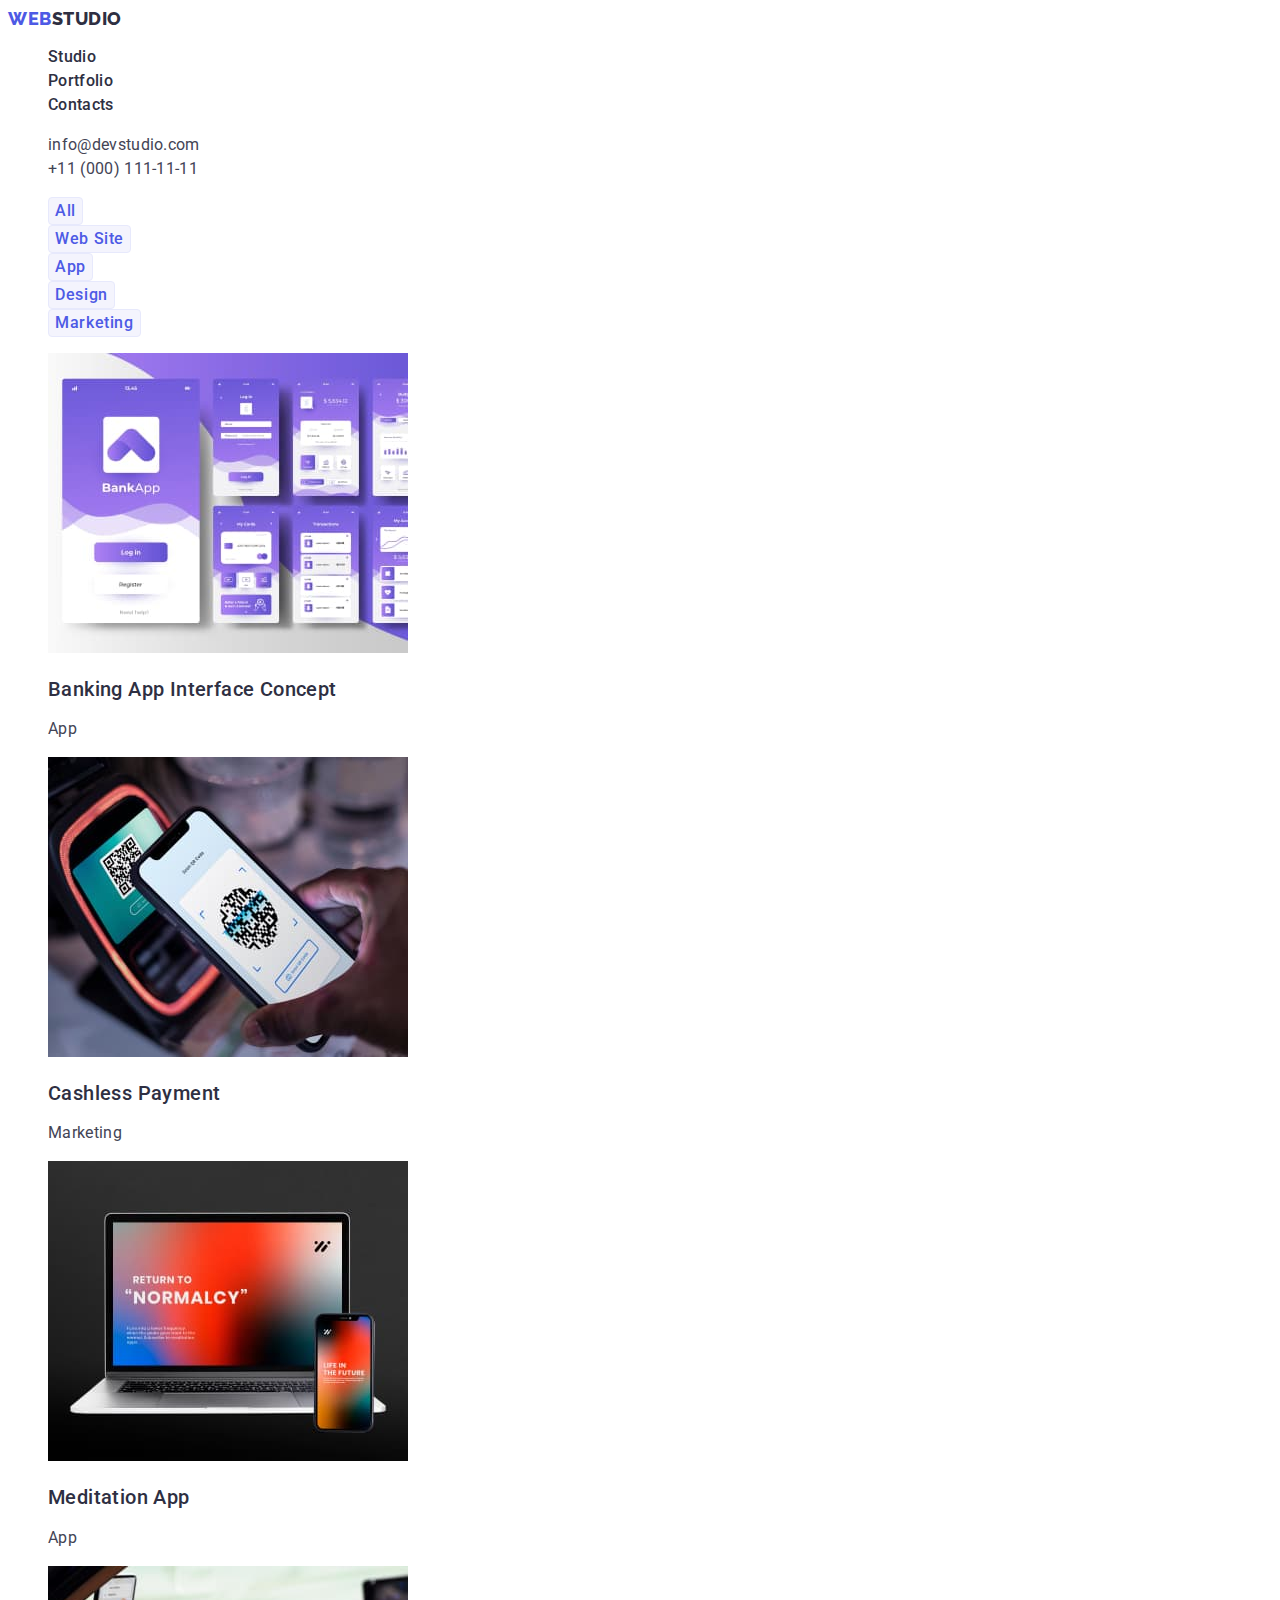
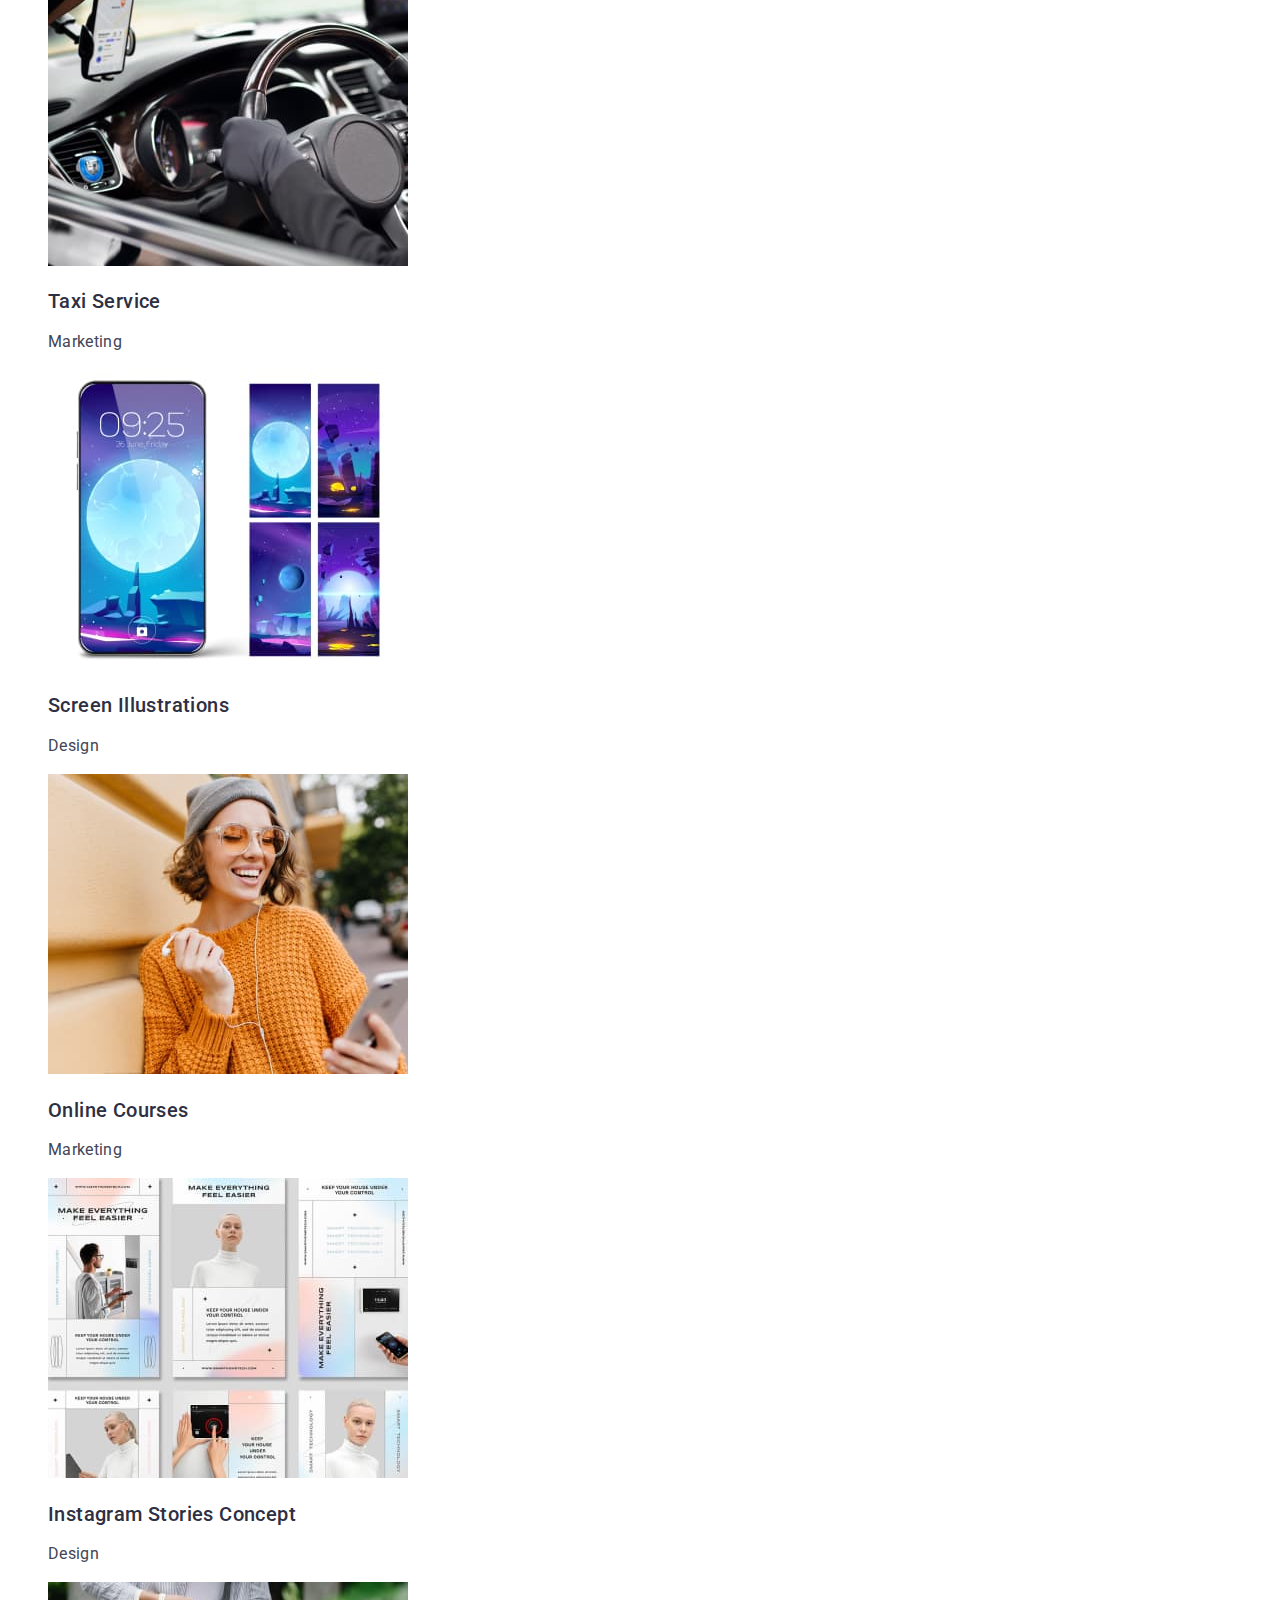
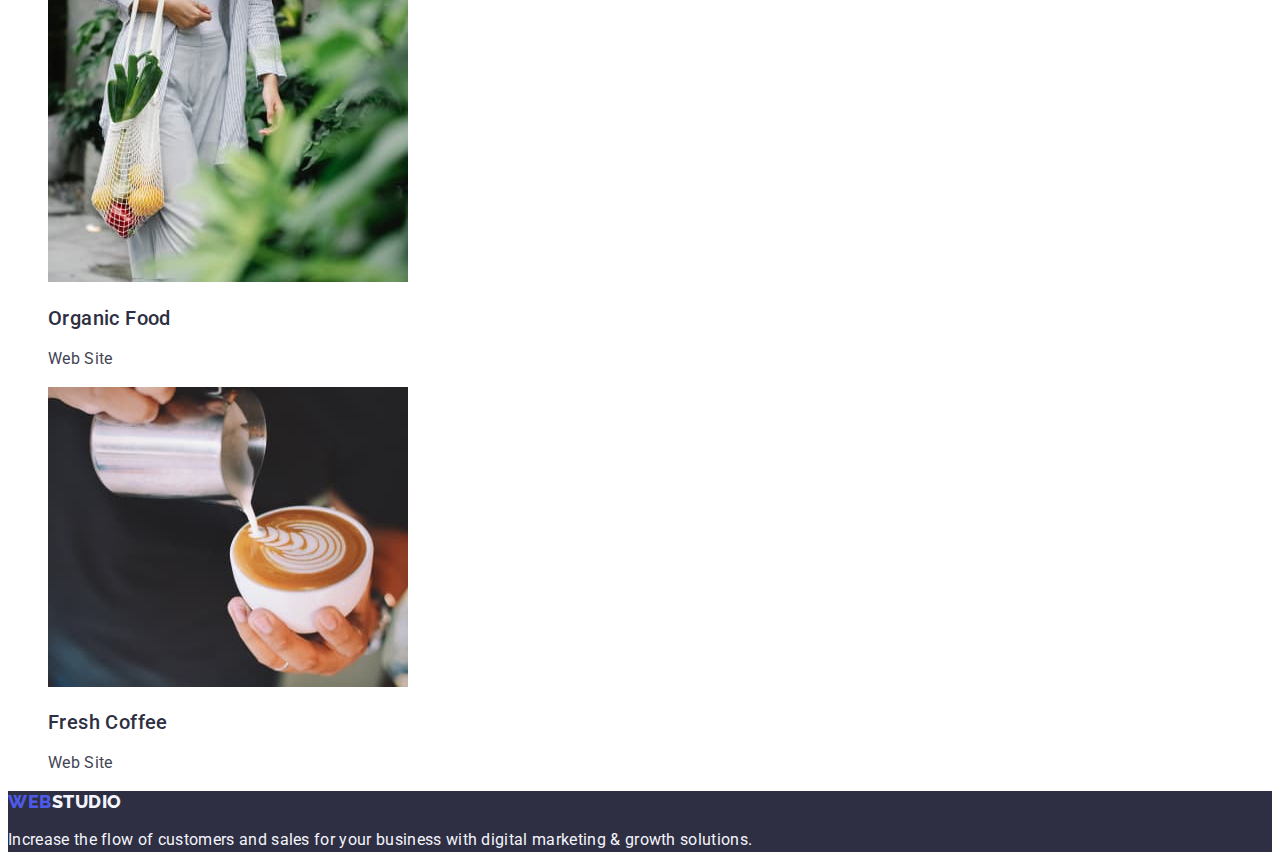
==== portfolio.html @ 9d4e34a5 "Initial commit" ====
<!DOCTYPE html>
<html lang="en">
  <head>
    <meta charset="UTF-8" />
    <meta http-equiv="X-UA-Compatible" content="IE=edge" />
    <meta name="viewport" content="width=device-width, initial-scale=1.0" />
    <title>Portfolio</title>
    <link rel="preconnect" href="https://fonts.googleapis.com" />
    <link rel="preconnect" href="https://fonts.gstatic.com" crossorigin />
    <link
      href="https://fonts.googleapis.com/css2?family=Raleway:wght@800&family=Roboto:wght@400;500;700;900&display=swap"
      rel="stylesheet"
    />
    <link rel="stylesheet" href="./css/styles.css" />
  </head>
  <body>
    <!-- Header -->
    <header>
      <nav>
        <a href="./index.html" class="logo link"
          >Web<span class="logo-black">Studio</span></a
        >
        <ul class="list">
          <li>
            <a href="./index.html" class="nav-item link">Studio</a>
          </li>
          <li>
            <a href="./portfolio.html" class="nav-item link">Portfolio</a>
          </li>
          <li><a href="" class="nav-item link">Contacts</a></li>
        </ul>
      </nav>

      <address class="contact">
        <ul class="list">
          <li class="contact-item">
            <a href="mailto:info@devstudio.com" class="contact link"
              >info@devstudio.com</a
            >
          </li>
          <li class="contact-item">
            <a href="tel:+110001111111" class="contact link"
              >+11 (000) 111-11-11</a
            >
          </li>
        </ul>
      </address>
    </header>

    <main>
      <section>
        <h1 hidden class="visually-hidden">Projects</h1>

        <ul class="list">
          <li><button type="button" class="button">All</button></li>
          <li><button type="button" class="button">Web Site</button></li>
          <li><button type="button" class="button">App</button></li>
          <li><button type="button" class="button">Design</button></li>
          <li><button type="button" class="button">Marketing</button></li>
        </ul>

        <!-- Projects -->
        <ul class="list">
          <li>
            <a class="link">
              <img
                src="./images/banking.jpg"
                alt="App Interface"
                width="360"
                height="300"
              />
              <h2 class="project-title">Banking App Interface Concept</h2>
              <p class="project-text">App</p>
            </a>
          </li>
          <li>
            <a class="link">
              <img
                src="./images/payment.jpg"
                alt="Phone and terminal"
                width="360"
                height="300"
              />
              <h2 class="project-title">Cashless Payment</h2>
              <p class="project-text">Marketing</p>
            </a>
          </li>
          <li>
            <a class="link">
              <img
                src="./images/meditation.jpg"
                alt="Notebook"
                width="360"
                height="300"
              />
              <h2 class="project-title">Meditation App</h2>
              <p class="project-text">App</p>
            </a>
          </li>
          <li>
            <a class="link">
              <img
                src="./images/taxi-service.jpg"
                alt="Car interior"
                width="360"
                height="300"
              />
              <h2 class="project-title">Taxi Service</h2>
              <p class="project-text">Marketing</p>
            </a>
          </li>
          <li>
            <a class="link">
              <img
                src="./images/illustrations.jpg"
                alt="Illustrations on smartphone"
                width="360"
                height="300"
              />
              <h2 class="project-title">Screen Illustrations</h2>
              <p class="project-text">Design</p>
            </a>
          </li>
          <li>
            <a class="link">
              <img
                src="./images/courses.jpg"
                alt="A woman with phone"
                width="360"
                height="300"
              />
              <h2 class="project-title">Online Courses</h2>
              <p class="project-text">Marketing</p>
            </a>
          </li>
          <li>
            <a class="link">
              <img
                src="./images/stories-concept.jpg"
                alt="Stories design example"
                width="360"
                height="300"
              />
              <h2 class="project-title">Instagram Stories Concept</h2>
              <p class="project-text">Design</p>
            </a>
          </li>
          <li>
            <a class="link">
              <img
                src="./images/food.jpg"
                alt="Woman with vegetables"
                width="360"
                height="300"
              />
              <h2 class="project-title">Organic Food</h2>
              <p class="project-text">Web Site</p>
            </a>
          </li>
          <li>
            <a class="link">
              <img
                src="./images/coffee.jpg"
                alt="Latte art"
                width="360"
                height="300"
              />
              <h2 class="project-title">Fresh Coffee</h2>
              <p class="project-text">Web Site</p>
            </a>
          </li>
        </ul>
      </section>
    </main>

    <!-- Footer -->
    <footer class="footer">
      <a href="./index.html" class="logo link"
        >Web<span class="logo-white">Studio</span></a
      >
      <p class="footer-text">
        Increase the flow of customers and sales for your business with digital
        marketing & growth solutions.
      </p>
    </footer>
  </body>
</html>
---- css/styles.css ----
:root {
  --text-color: #434455;
  --title-color: #2e2f42;
  --dark-background: #2e2f42;
  --borders-color: #e7e9fc;
  --middle-background: #f4f4fd;
  --accent-color: #4d5ae5;
  --button-hover: #404bbf;
  --white-color: #ffffff;
}

/*! Main */

body {
  font-family: "Roboto", sans-serif;
  font-size: 16px;
  line-height: 1.5;
  letter-spacing: 0.02em;
  color: var(--text-color);
  background-color: var(--white-color);
}

.list {
  list-style: none;
}

.link {
  text-decoration: none;
}

/* Header */

.logo {
  font-family: "Raleway", sans-serif;
  font-weight: 800;
  font-size: 18px;
  line-height: 1.17;
  display: flex;
  align-items: center;
  letter-spacing: 0.03em;
  text-transform: uppercase;
  color: var(--accent-color);
}
.logo-black {
  color: var(--title-color);
}
.logo-white {
  color: var(--middle-background);
}
.nav-item {
  font-family: inherit;
  font-style: normal;
  font-weight: 500;
  font-size: 16px;
  line-height: 1.5;
  letter-spacing: 0.02em;
  color: var(--title-color);
}
.nav-item.active {
  color: var(--button-hover);
}

.nav-item:hover,
.nav-item:focus {
  color: var(--button-hover);
}

.contact {
  font-family: inherit;
  font-style: normal;
  font-size: 16px;
  line-height: 1.5;
  letter-spacing: 0.02em;
  color: var(--text-color);
}

.contact:hover,
.contact:focus {
  color: var(--button-hover);
}

/* Hero */

.hero-title {
  text-align: center;
  letter-spacing: 0.02em;
  font-size: 56px;
  line-height: 1.07;
  color: var(--white-color);
}

.hero-button {
  font-family: inherit;
  font-weight: 500;
  font-size: 16px;
  line-height: 1.5;
  display: flex;
  align-items: center;
  letter-spacing: 0.04em;
  color: var(--white-color);
  background: var(--accent-color);
  box-shadow: 0px 4px 4px rgba(0, 0, 0, 0.15);
  border-radius: 4px;
  cursor: pointer;
}

.hero-button:hover,
.hero-button:focus {
  background-color: var(--button-hover);
}
.hero {
  background-color: var(--dark-background);
}

/* Section Advantages */

.visually-hidden {
  position: absolute;
  white-space: nowrap;
  width: 1px;
  height: 1px;
  overflow: hidden;
  border: 0;
  padding: 0;
  clip: rect(0 0 0 0);
  clip-path: inset(50%);
  margin: -1px;
}
.advant-undertitle {
  letter-spacing: 0.02em;
  font-weight: 500;
  font-size: 20px;
  line-height: 1.2;
  color: var(--title-color);
}

/* Section WhatAreWeDoing, 
Section Team*/

.section-title {
  letter-spacing: 0.02em;
  font-size: 36px;
  line-height: 1.11;
  text-align: center;
  text-transform: capitalize;
  color: var(--title-color);
}

.team-undertitle {
  letter-spacing: 0.02em;
  font-weight: 500;
  font-size: 20px;
  line-height: 1.2;
  text-align: center;
  color: var(--title-color);
}

.team-text {
  text-align: center;
  color: var(--text-color);
}

.team-section {
  background-color: var(--middle-background);
}

.team-card {
  width: 264px;
  height: 380px;

  background: var(--white-color);
  box-shadow: 0px 1px 6px rgba(46, 47, 66, 0.08),
    0px 1px 1px rgba(46, 47, 66, 0.16), 0px 2px 1px rgba(46, 47, 66, 0.08);
  border-radius: 0px 0px 4px 4px;
}

/* Footer */

.footer-text {
  color: var(--middle-background);
}

.footer {
  background-color: var(--dark-background);
}

/*! Portfolio page */

.button {
  font-family: inherit;
  font-weight: 500;
  font-size: 16px;
  line-height: 1.5;
  display: flex;
  align-items: center;
  text-align: center;
  letter-spacing: 0.04em;
  color: var(--accent-color);
  background: var(--middle-background);
  border: 1px solid var(--borders-color);
  border-radius: 4px;
  cursor: pointer;
}

.button.active {
  color: var(--white-color);
  background: var(--button-hover);
  box-shadow: 0px 3px 1px rgba(0, 0, 0, 0.1), 0px 2px 1px rgba(0, 0, 0, 0.08),
    0px 2px 2px rgba(0, 0, 0, 0.12);
  border-radius: 4px;
  cursor: pointer;
}

.button:hover,
.button:focus {
  color: var(--white-color);
  background-color: var(--button-hover);
}

/* Projects */

.project-title {
  letter-spacing: 0.02em;
  font-weight: 500;
  font-size: 20px;
  line-height: 1.2;
  color: var(--title-color);
}
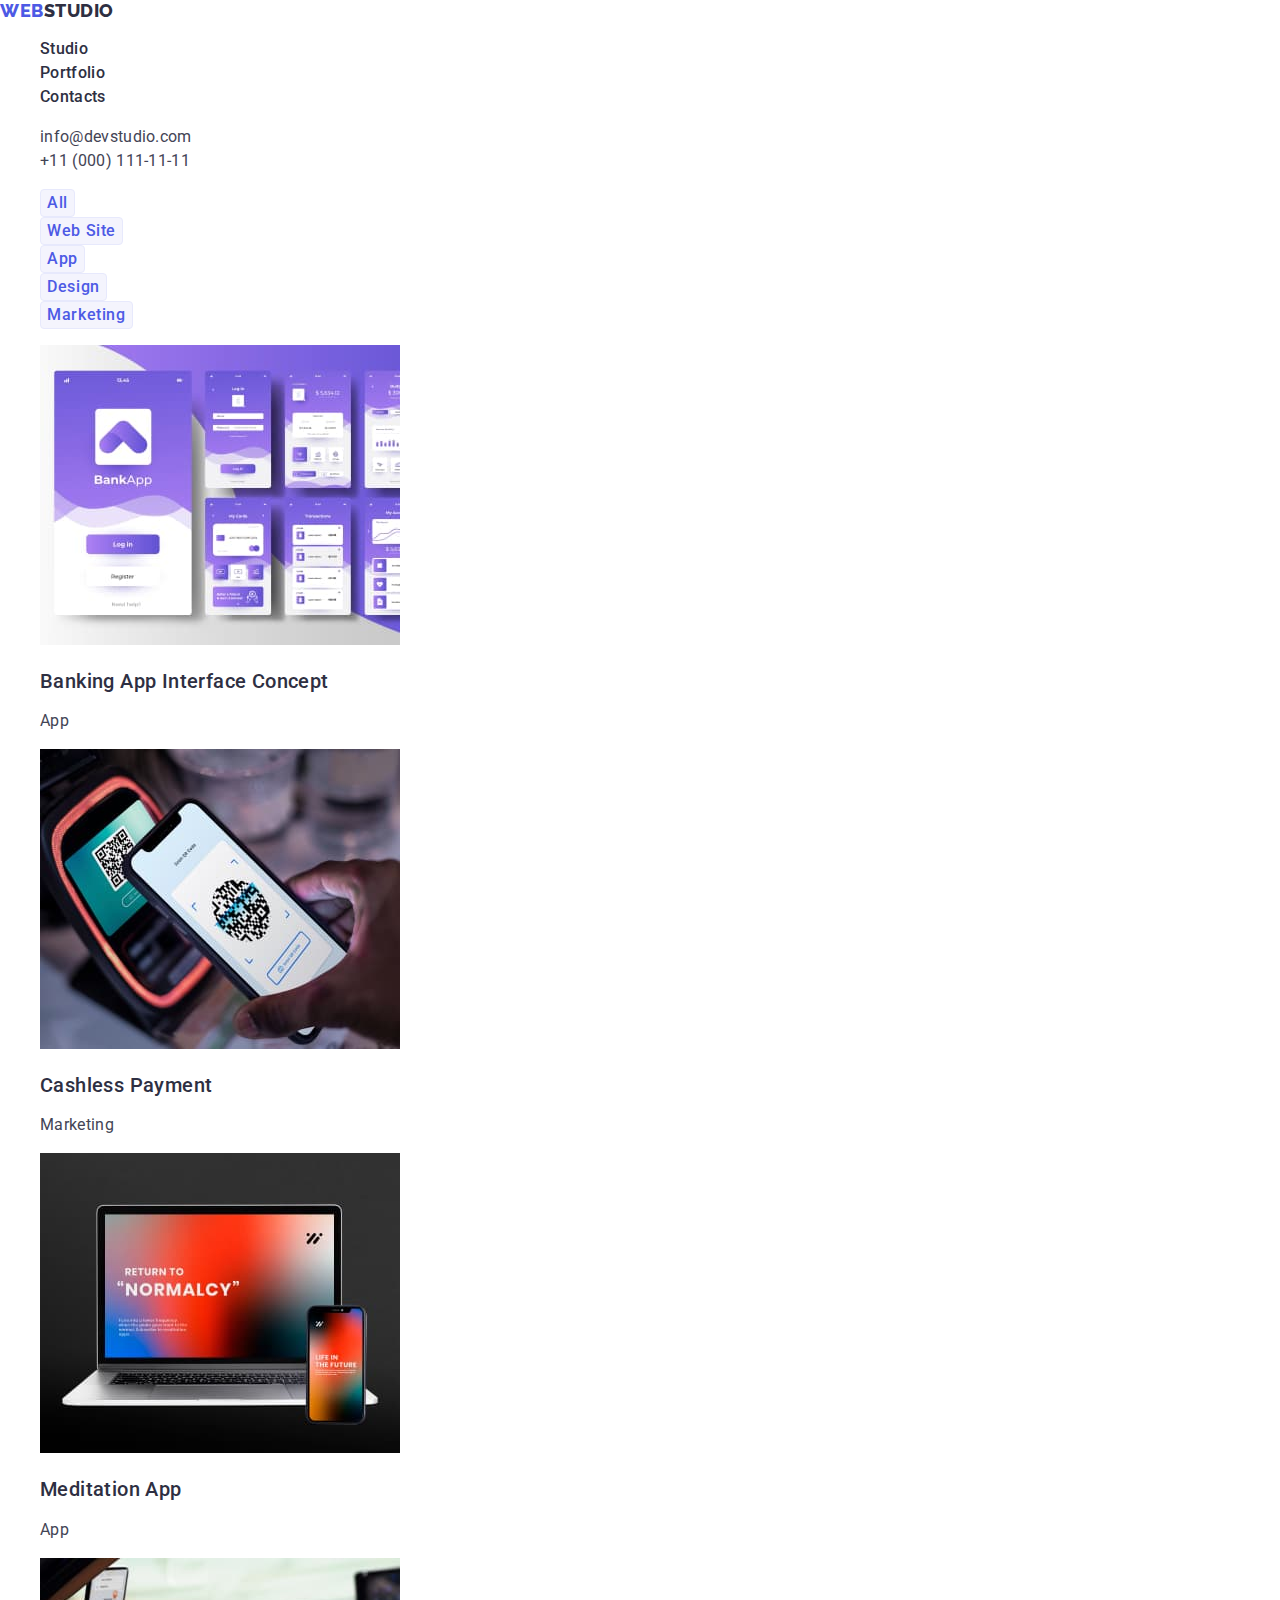
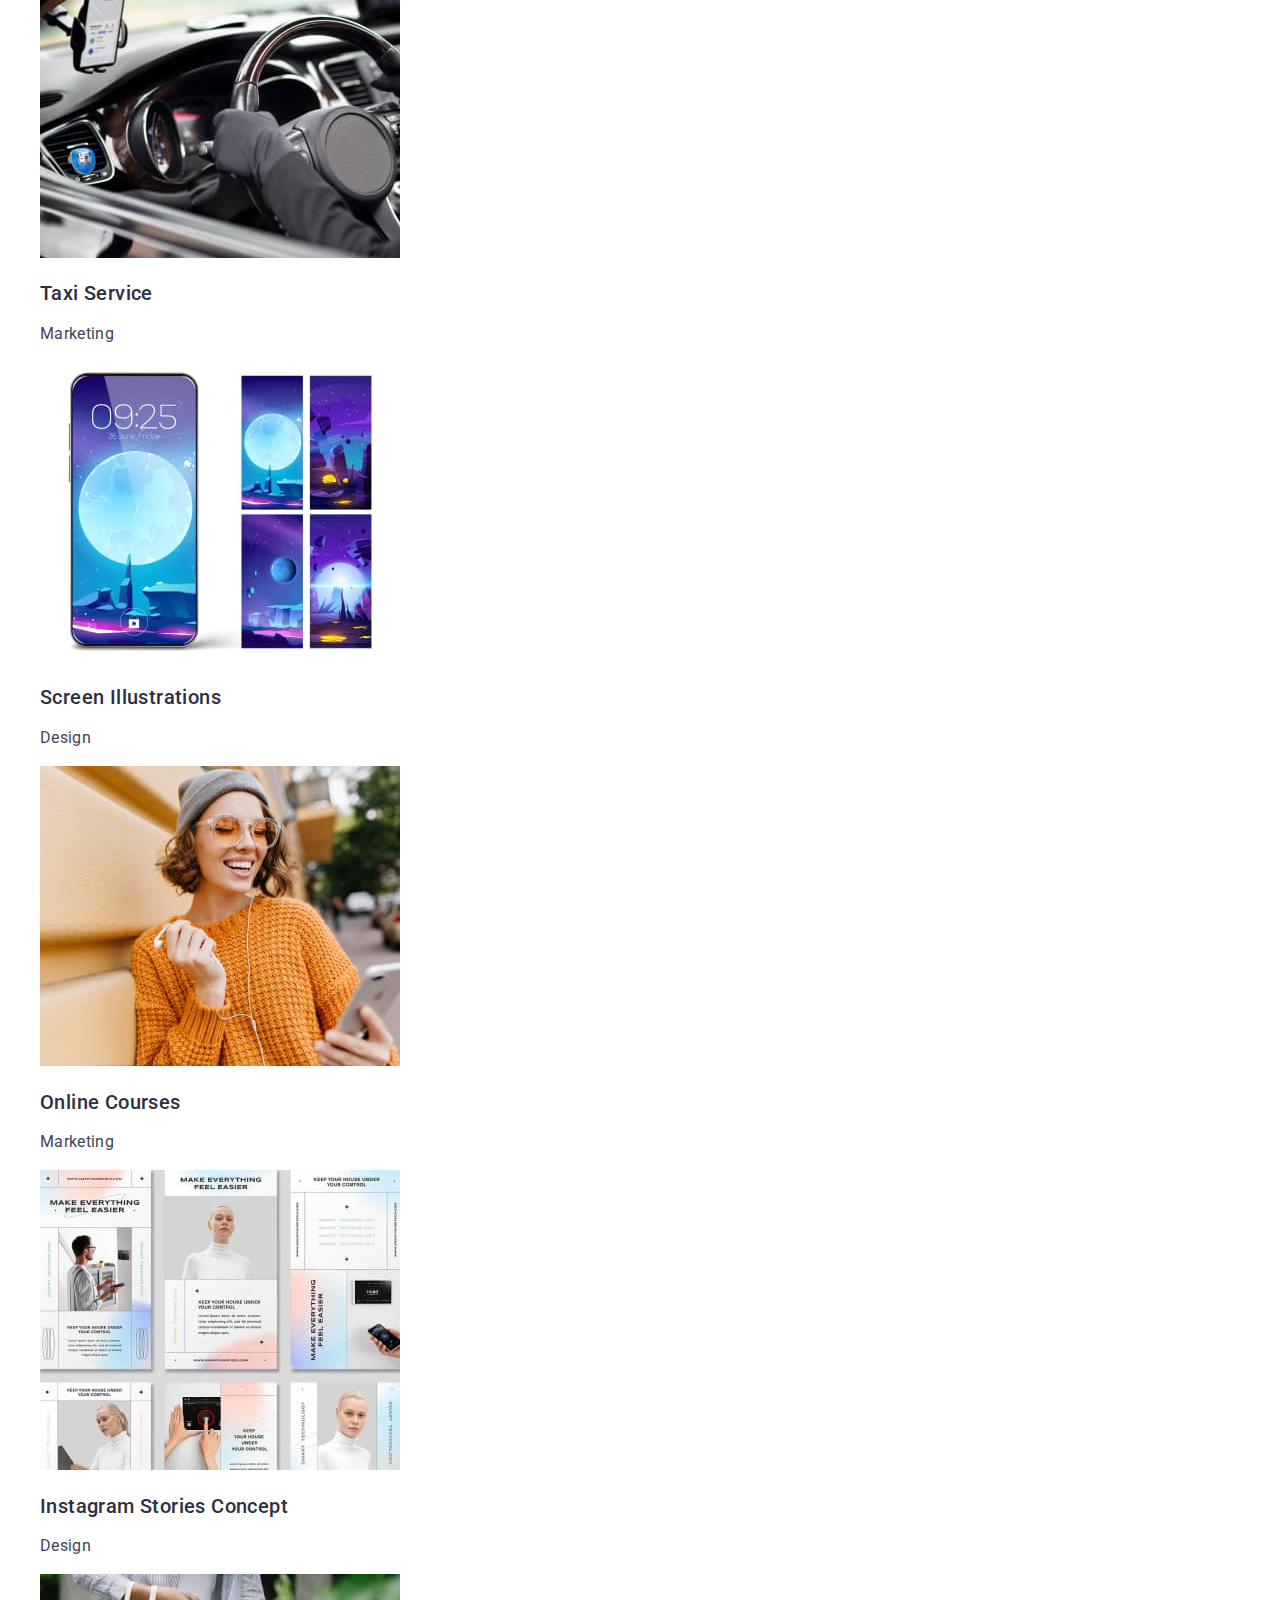
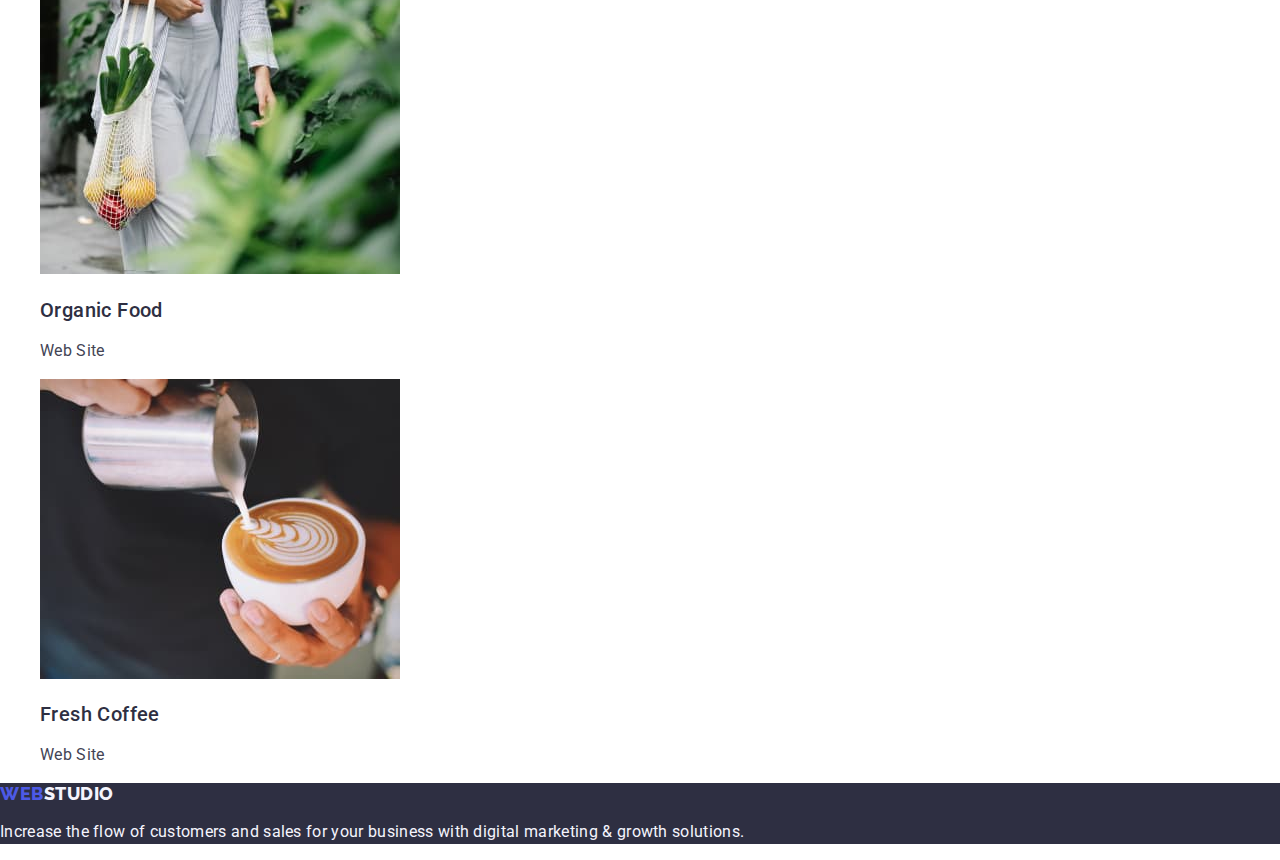
==== commit 90c6219f: "add-modern-normalize" ====
--- a/portfolio.html
+++ b/portfolio.html
@@ -11,6 +11,11 @@
       href="https://fonts.googleapis.com/css2?family=Raleway:wght@800&family=Roboto:wght@400;500;700;900&display=swap"
       rel="stylesheet"
     />
+    <link
+      href="https://cdn.jsdelivr.net/npm/modern-normalize@2.0.0/modern-normalize.min.css"
+      rel="stylesheet"
+    />
+
     <link rel="stylesheet" href="./css/styles.css" />
   </head>
   <body>
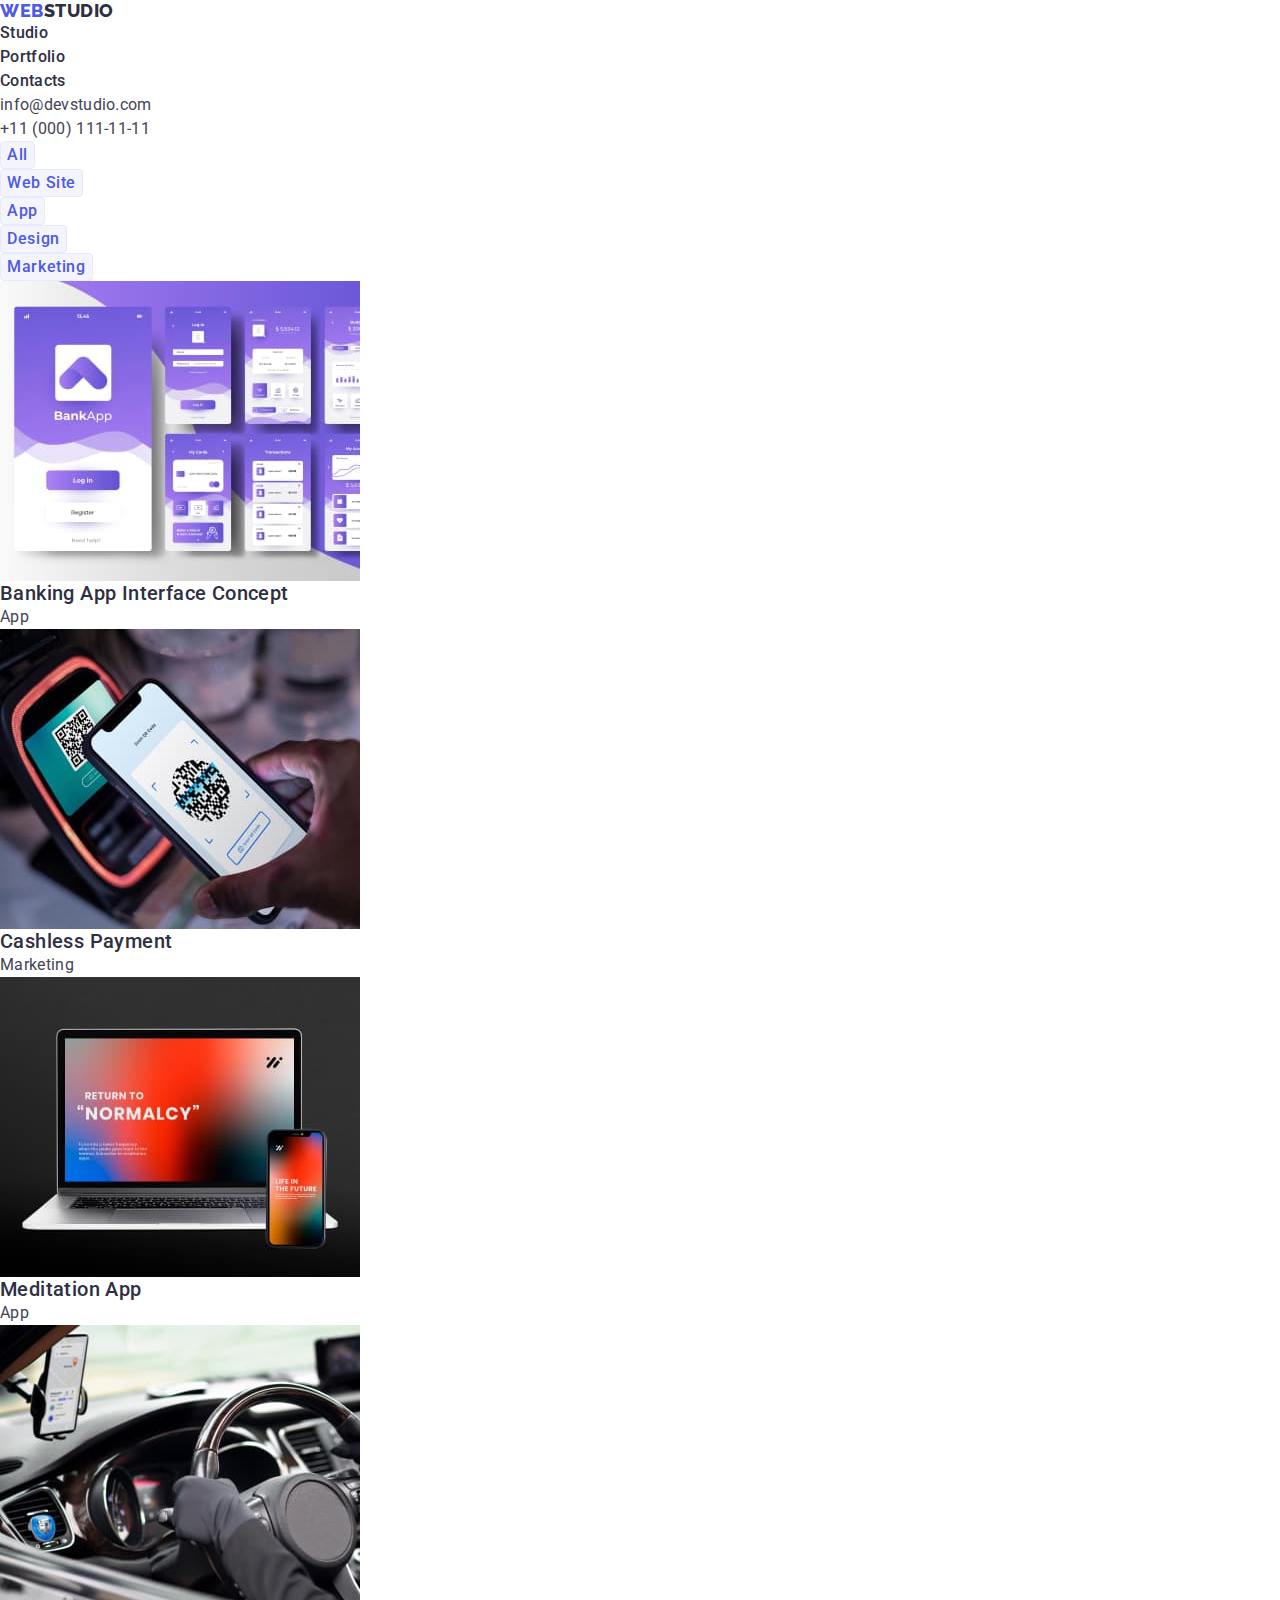
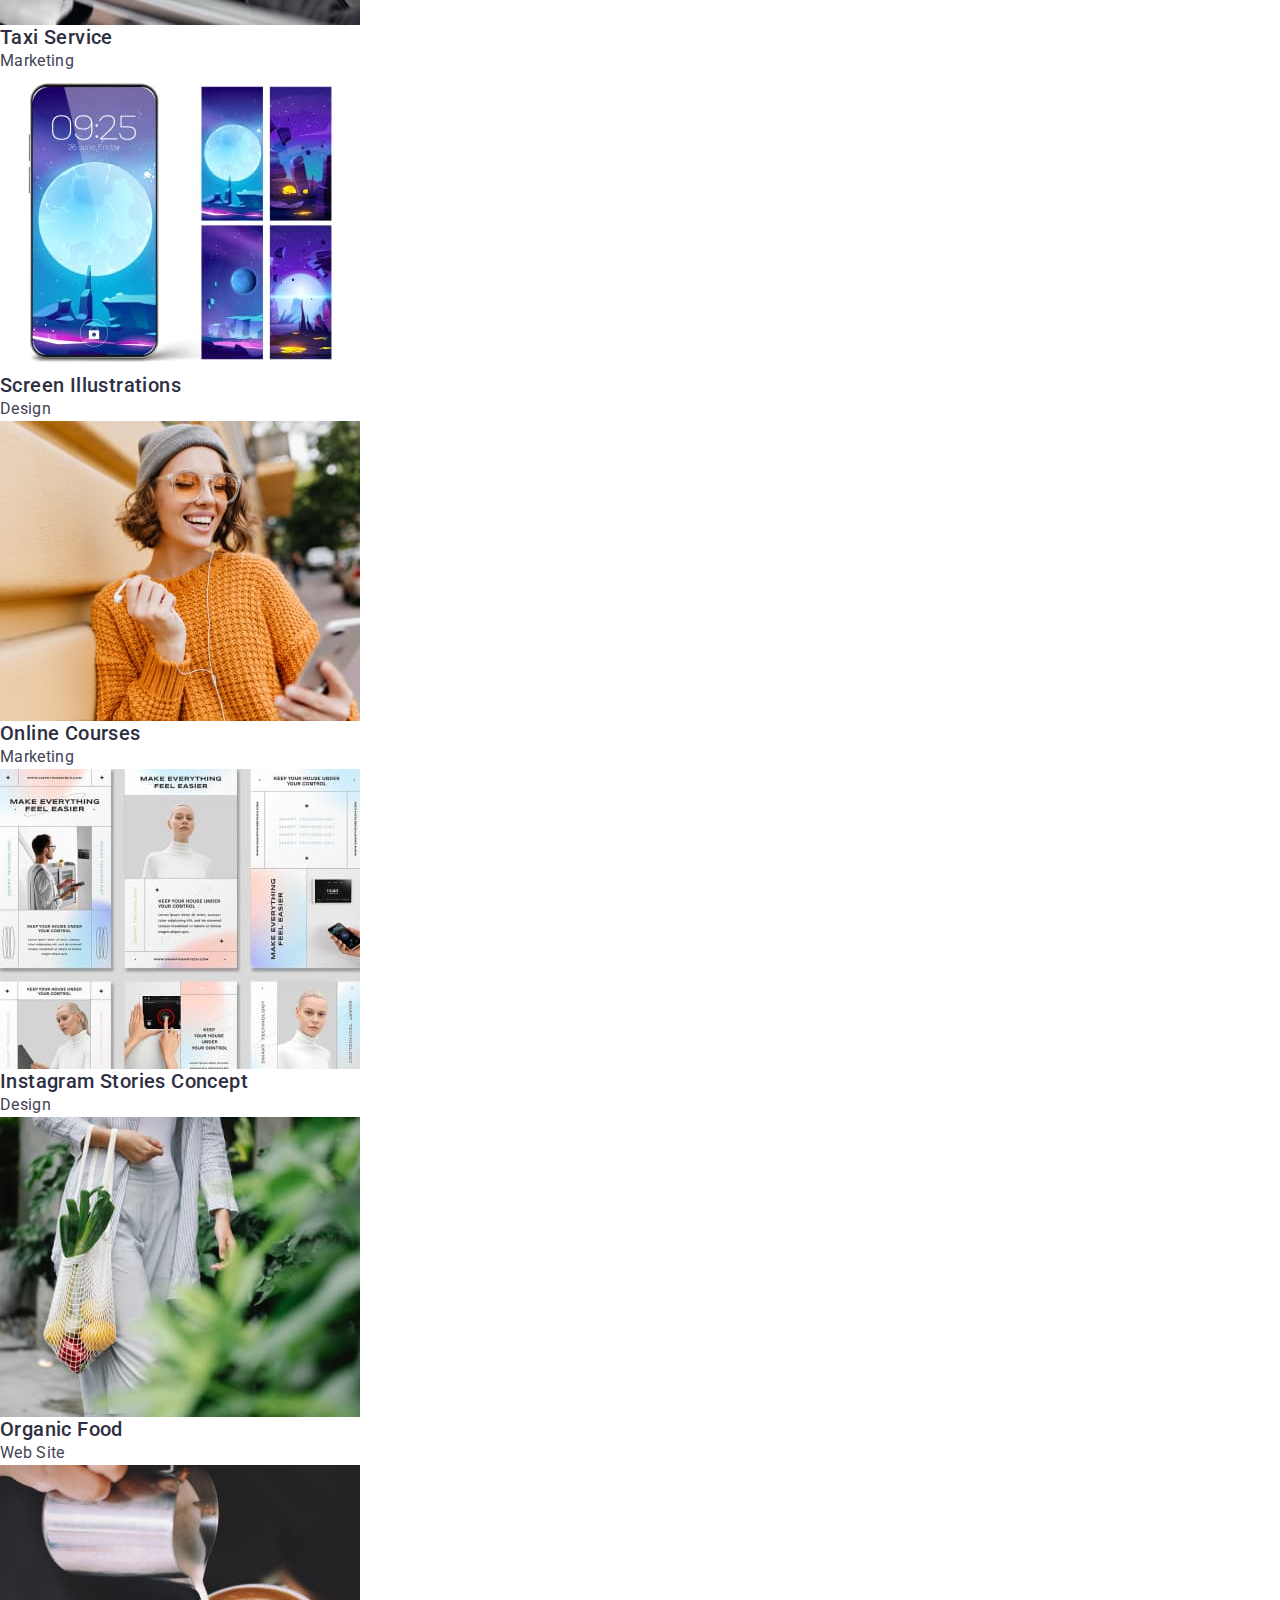
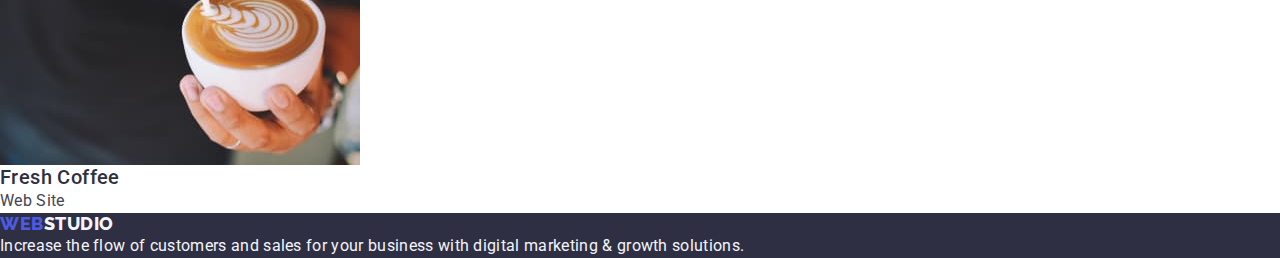
==== commit 408d4531: "add-containers" ====
--- a/portfolio.html
+++ b/portfolio.html
@@ -21,6 +21,7 @@
   <body>
     <!-- Header -->
     <header>
+      <div class="container">
       <nav>
         <a href="./index.html" class="logo link"
           >Web<span class="logo-black">Studio</span></a
@@ -49,11 +50,12 @@
             >
           </li>
         </ul>
-      </address>
+      </address></div>
     </header>
 
     <main>
       <section>
+        <div class="container">
         <h1 hidden class="visually-hidden">Projects</h1>
 
         <ul class="list">
@@ -175,18 +177,19 @@
             </a>
           </li>
         </ul>
-      </section>
+      </section></div>
     </main>
 
     <!-- Footer -->
     <footer class="footer">
+      <div class="container">
       <a href="./index.html" class="logo link"
         >Web<span class="logo-white">Studio</span></a
       >
       <p class="footer-text">
         Increase the flow of customers and sales for your business with digital
         marketing & growth solutions.
-      </p>
+      </p></div>
     </footer>
   </body>
 </html>
--- a/css/styles.css
+++ b/css/styles.css
@@ -26,6 +26,24 @@
 
 .link {
   text-decoration: none;
+}
+
+h1,
+h2,
+h3,
+p {
+  margin-top: 0;
+  margin-bottom: 0;
+}
+
+ul {
+  margin-top: 0;
+  margin-bottom: 0;
+  padding-left: 0;
+}
+
+img {
+  display: block;
 }
 
 /* Header */
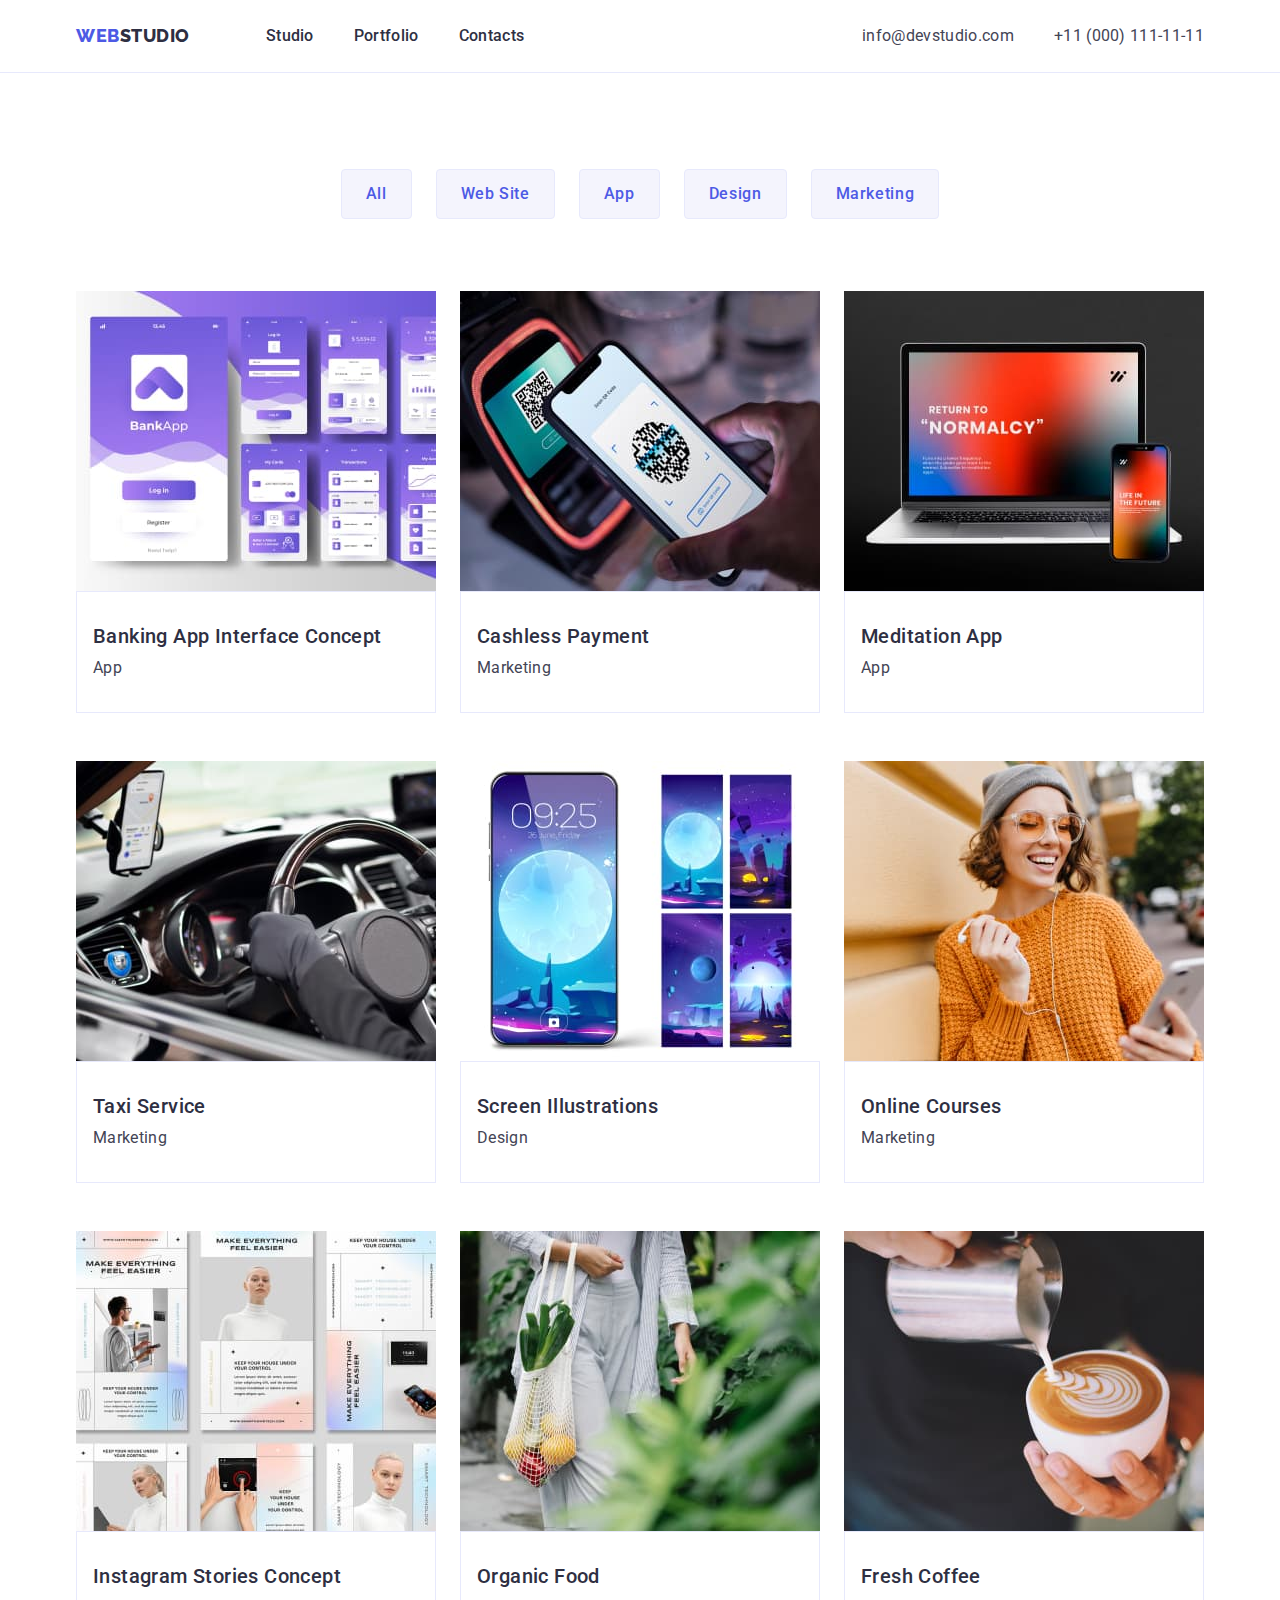
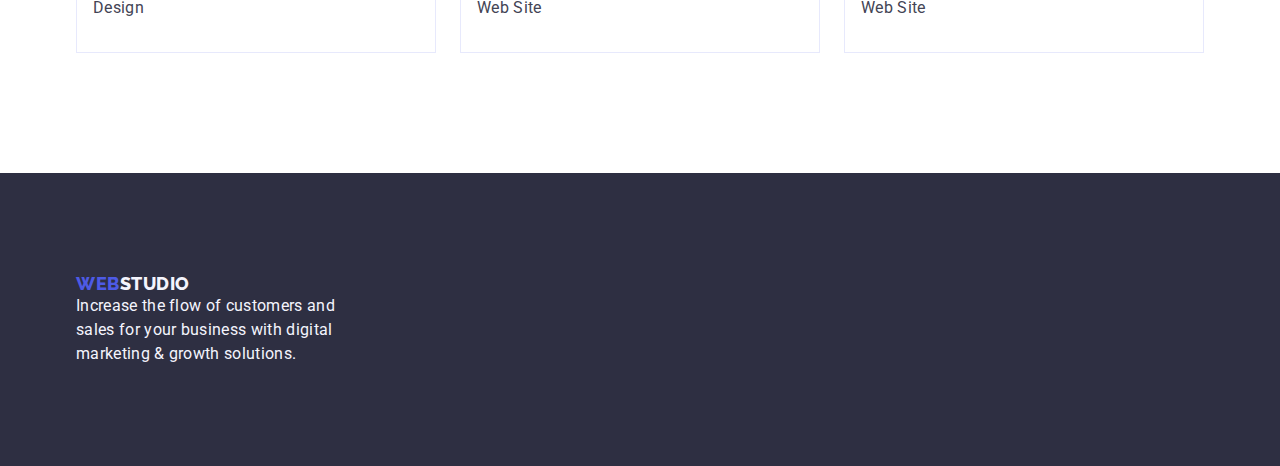
==== commit c413ee16: "flex-content" ====
--- a/portfolio.html
+++ b/portfolio.html
@@ -20,176 +20,199 @@
   </head>
   <body>
     <!-- Header -->
-    <header>
-      <div class="container">
-      <nav>
-        <a href="./index.html" class="logo link"
-          >Web<span class="logo-black">Studio</span></a
-        >
-        <ul class="list">
-          <li>
-            <a href="./index.html" class="nav-item link">Studio</a>
-          </li>
-          <li>
-            <a href="./portfolio.html" class="nav-item link">Portfolio</a>
-          </li>
-          <li><a href="" class="nav-item link">Contacts</a></li>
-        </ul>
-      </nav>
-
-      <address class="contact">
-        <ul class="list">
-          <li class="contact-item">
-            <a href="mailto:info@devstudio.com" class="contact link"
-              >info@devstudio.com</a
-            >
-          </li>
-          <li class="contact-item">
-            <a href="tel:+110001111111" class="contact link"
-              >+11 (000) 111-11-11</a
-            >
-          </li>
-        </ul>
-      </address></div>
+    <header class="header">
+      <div class="container header-container">
+        <nav class="navigation">
+          <a href="./index.html" class="logo link"
+            >Web<span class="logo-black">Studio</span></a
+          >
+          <ul class="list menu-list">
+            <li class="menu-item">
+              <a href="./index.html" class="nav-item link">Studio</a>
+            </li>
+            <li class="menu-item">
+              <a href="./portfolio.html" class="nav-item link">Portfolio</a>
+            </li>
+            <li class="menu-item">
+              <a href="" class="nav-item link">Contacts</a>
+            </li>
+          </ul>
+        </nav>
+
+        <address class="contacts">
+          <ul class="list contact-list">
+            <li>
+              <a href="mailto:info@devstudio.com" class="contact link"
+                >info@devstudio.com</a
+              >
+            </li>
+            <li>
+              <a href="tel:+110001111111" class="contact link"
+                >+11 (000) 111-11-11</a
+              >
+            </li>
+          </ul>
+        </address>
+      </div>
     </header>
 
     <main>
-      <section>
+      <section class="portfolio-section">
         <div class="container">
-        <h1 hidden class="visually-hidden">Projects</h1>
-
-        <ul class="list">
-          <li><button type="button" class="button">All</button></li>
-          <li><button type="button" class="button">Web Site</button></li>
-          <li><button type="button" class="button">App</button></li>
-          <li><button type="button" class="button">Design</button></li>
-          <li><button type="button" class="button">Marketing</button></li>
-        </ul>
-
-        <!-- Projects -->
-        <ul class="list">
-          <li>
-            <a class="link">
-              <img
-                src="./images/banking.jpg"
-                alt="App Interface"
-                width="360"
-                height="300"
-              />
-              <h2 class="project-title">Banking App Interface Concept</h2>
-              <p class="project-text">App</p>
-            </a>
-          </li>
-          <li>
-            <a class="link">
-              <img
-                src="./images/payment.jpg"
-                alt="Phone and terminal"
-                width="360"
-                height="300"
-              />
-              <h2 class="project-title">Cashless Payment</h2>
-              <p class="project-text">Marketing</p>
-            </a>
-          </li>
-          <li>
-            <a class="link">
-              <img
-                src="./images/meditation.jpg"
-                alt="Notebook"
-                width="360"
-                height="300"
-              />
-              <h2 class="project-title">Meditation App</h2>
-              <p class="project-text">App</p>
-            </a>
-          </li>
-          <li>
-            <a class="link">
-              <img
-                src="./images/taxi-service.jpg"
-                alt="Car interior"
-                width="360"
-                height="300"
-              />
-              <h2 class="project-title">Taxi Service</h2>
-              <p class="project-text">Marketing</p>
-            </a>
-          </li>
-          <li>
-            <a class="link">
-              <img
-                src="./images/illustrations.jpg"
-                alt="Illustrations on smartphone"
-                width="360"
-                height="300"
-              />
-              <h2 class="project-title">Screen Illustrations</h2>
-              <p class="project-text">Design</p>
-            </a>
-          </li>
-          <li>
-            <a class="link">
-              <img
-                src="./images/courses.jpg"
-                alt="A woman with phone"
-                width="360"
-                height="300"
-              />
-              <h2 class="project-title">Online Courses</h2>
-              <p class="project-text">Marketing</p>
-            </a>
-          </li>
-          <li>
-            <a class="link">
-              <img
-                src="./images/stories-concept.jpg"
-                alt="Stories design example"
-                width="360"
-                height="300"
-              />
-              <h2 class="project-title">Instagram Stories Concept</h2>
-              <p class="project-text">Design</p>
-            </a>
-          </li>
-          <li>
-            <a class="link">
-              <img
-                src="./images/food.jpg"
-                alt="Woman with vegetables"
-                width="360"
-                height="300"
-              />
-              <h2 class="project-title">Organic Food</h2>
-              <p class="project-text">Web Site</p>
-            </a>
-          </li>
-          <li>
-            <a class="link">
-              <img
-                src="./images/coffee.jpg"
-                alt="Latte art"
-                width="360"
-                height="300"
-              />
-              <h2 class="project-title">Fresh Coffee</h2>
-              <p class="project-text">Web Site</p>
-            </a>
-          </li>
-        </ul>
-      </section></div>
+          <h1 hidden class="visually-hidden">Projects</h1>
+
+          <ul class="list buttons-list">
+            <li><button type="button" class="button">All</button></li>
+            <li><button type="button" class="button">Web Site</button></li>
+            <li><button type="button" class="button">App</button></li>
+            <li><button type="button" class="button">Design</button></li>
+            <li><button type="button" class="button">Marketing</button></li>
+          </ul>
+
+          <!-- Projects -->
+          <ul class="list projects-list">
+            <li>
+              <a class="link">
+                <img
+                  src="./images/banking.jpg"
+                  alt="App Interface"
+                  width="360"
+                  height="300"
+                />
+                <div class="projects-container">
+                  <h2 class="project-title">Banking App Interface Concept</h2>
+                  <p class="project-text">App</p>
+                </div>
+              </a>
+            </li>
+            <li>
+              <a class="link">
+                <img
+                  src="./images/payment.jpg"
+                  alt="Phone and terminal"
+                  width="360"
+                  height="300"
+                />
+                <div class="projects-container">
+                  <h2 class="project-title">Cashless Payment</h2>
+                  <p class="project-text">Marketing</p>
+                </div>
+              </a>
+            </li>
+            <li>
+              <a class="link">
+                <img
+                  src="./images/meditation.jpg"
+                  alt="Notebook"
+                  width="360"
+                  height="300"
+                />
+                <div class="projects-container">
+                  <h2 class="project-title">Meditation App</h2>
+                  <p class="project-text">App</p>
+                </div>
+              </a>
+            </li>
+            <li>
+              <a class="link">
+                <img
+                  src="./images/taxi-service.jpg"
+                  alt="Car interior"
+                  width="360"
+                  height="300"
+                />
+                <div class="projects-container">
+                  <h2 class="project-title">Taxi Service</h2>
+                  <p class="project-text">Marketing</p>
+                </div>
+              </a>
+            </li>
+            <li>
+              <a class="link">
+                <img
+                  src="./images/illustrations.jpg"
+                  alt="Illustrations on smartphone"
+                  width="360"
+                  height="300"
+                />
+                <div class="projects-container">
+                  <h2 class="project-title">Screen Illustrations</h2>
+                  <p class="project-text">Design</p>
+                </div>
+              </a>
+            </li>
+            <li>
+              <a class="link">
+                <img
+                  src="./images/courses.jpg"
+                  alt="A woman with phone"
+                  width="360"
+                  height="300"
+                />
+                <div class="projects-container">
+                  <h2 class="project-title">Online Courses</h2>
+                  <p class="project-text">Marketing</p>
+                </div>
+              </a>
+            </li>
+            <li>
+              <a class="link">
+                <img
+                  src="./images/stories-concept.jpg"
+                  alt="Stories design example"
+                  width="360"
+                  height="300"
+                />
+                <div class="projects-container">
+                  <h2 class="project-title">Instagram Stories Concept</h2>
+                  <p class="project-text">Design</p>
+                </div>
+              </a>
+            </li>
+            <li>
+              <a class="link">
+                <img
+                  src="./images/food.jpg"
+                  alt="Woman with vegetables"
+                  width="360"
+                  height="300"
+                />
+                <div class="projects-container">
+                  <h2 class="project-title">Organic Food</h2>
+                  <p class="project-text">Web Site</p>
+                </div>
+              </a>
+            </li>
+            <li>
+              <a class="link">
+                <img
+                  src="./images/coffee.jpg"
+                  alt="Latte art"
+                  width="360"
+                  height="300"
+                />
+                <div class="projects-container">
+                  <h2 class="project-title">Fresh Coffee</h2>
+                  <p class="project-text">Web Site</p>
+                </div>
+              </a>
+            </li>
+          </ul>
+        </div>
+      </section>
     </main>
 
     <!-- Footer -->
     <footer class="footer">
       <div class="container">
-      <a href="./index.html" class="logo link"
-        >Web<span class="logo-white">Studio</span></a
-      >
-      <p class="footer-text">
-        Increase the flow of customers and sales for your business with digital
-        marketing & growth solutions.
-      </p></div>
+        <a href="./index.html" class="logo link"
+          >Web<span class="logo-white">Studio</span></a
+        >
+        <p class="footer-text">
+          Increase the flow of customers and sales for your business with
+          digital marketing & growth solutions.
+        </p>
+      </div>
     </footer>
   </body>
 </html>
--- a/css/styles.css
+++ b/css/styles.css
@@ -46,7 +46,37 @@
   display: block;
 }
 
+.container {
+  margin-left: auto;
+  margin-right: auto;
+  width: 1158px;
+  padding-right: 15px;
+  padding-left: 15px;
+}
 /* Header */
+
+.header {
+  border-bottom: 1px solid var(--borders-color);
+}
+
+.navigation {
+  display: flex;
+}
+
+.menu-list {
+  display: flex;
+  margin-left: 76px;
+  gap: 40px;
+}
+
+.header-container {
+  display: flex;
+  align-items: center;
+}
+
+.nav-item {
+  display: block;
+}
 
 .logo {
   font-family: "Raleway", sans-serif;
@@ -65,7 +95,10 @@
 .logo-white {
   color: var(--middle-background);
 }
+
 .nav-item {
+  padding: 24px 0;
+
   font-family: inherit;
   font-style: normal;
   font-weight: 500;
@@ -77,7 +110,6 @@
 .nav-item.active {
   color: var(--button-hover);
 }
-
 .nav-item:hover,
 .nav-item:focus {
   color: var(--button-hover);
@@ -91,16 +123,35 @@
   letter-spacing: 0.02em;
   color: var(--text-color);
 }
-
 .contact:hover,
 .contact:focus {
   color: var(--button-hover);
 }
 
+.contact-list {
+  display: flex;
+  gap: 40px;
+}
+
+.contacts {
+  margin-left: auto;
+}
+
 /* Hero */
 
+.hero {
+  padding: 188px 0;
+  text-align: center;
+
+  background-color: var(--dark-background);
+}
+
 .hero-title {
-  text-align: center;
+  margin-bottom: 48px;
+  width: 496px;
+  margin-left: auto;
+  margin-right: auto;
+
   letter-spacing: 0.02em;
   font-size: 56px;
   line-height: 1.07;
@@ -108,12 +159,12 @@
 }
 
 .hero-button {
+  padding: 16px 32px;
+
   font-family: inherit;
   font-weight: 500;
   font-size: 16px;
   line-height: 1.5;
-  display: flex;
-  align-items: center;
   letter-spacing: 0.04em;
   color: var(--white-color);
   background: var(--accent-color);
@@ -121,16 +172,23 @@
   border-radius: 4px;
   cursor: pointer;
 }
-
 .hero-button:hover,
 .hero-button:focus {
   background-color: var(--button-hover);
 }
-.hero {
-  background-color: var(--dark-background);
-}
 
 /* Section Advantages */
+
+.advant-section {
+  padding-top: 120px;
+}
+.advant-list {
+  display: flex;
+  gap: 24px;
+}
+.advant-item {
+  width: 264px;
+}
 
 .visually-hidden {
   position: absolute;
@@ -144,7 +202,10 @@
   clip-path: inset(50%);
   margin: -1px;
 }
+
 .advant-undertitle {
+  margin-bottom: 8px;
+
   letter-spacing: 0.02em;
   font-weight: 500;
   font-size: 20px;
@@ -155,63 +216,87 @@
 /* Section WhatAreWeDoing, 
 Section Team*/
 
+.what-doing-section {
+  padding: 120px 0;
+}
+.what-doing-list {
+  display: flex;
+  gap: 24px;
+}
+
 .section-title {
+  margin-bottom: 72px;
+  text-align: center;
+
   letter-spacing: 0.02em;
   font-size: 36px;
   line-height: 1.11;
+  color: var(--title-color);
+}
+
+.team-undertitle {
+  margin-bottom: 8px;
   text-align: center;
-  text-transform: capitalize;
-  color: var(--title-color);
-}
-
-.team-undertitle {
+
   letter-spacing: 0.02em;
   font-weight: 500;
   font-size: 20px;
   line-height: 1.2;
-  text-align: center;
   color: var(--title-color);
 }
 
 .team-text {
   text-align: center;
+  margin-bottom: 32px;
+
   color: var(--text-color);
 }
 
 .team-section {
+  padding: 120px 0;
   background-color: var(--middle-background);
 }
 
 .team-card {
-  width: 264px;
-  height: 380px;
-
   background: var(--white-color);
   box-shadow: 0px 1px 6px rgba(46, 47, 66, 0.08),
     0px 1px 1px rgba(46, 47, 66, 0.16), 0px 2px 1px rgba(46, 47, 66, 0.08);
   border-radius: 0px 0px 4px 4px;
 }
+.team-list {
+  display: flex;
+  gap: 24px;
+}
+
+.team-photo {
+  margin-bottom: 32px;
+}
 
 /* Footer */
 
 .footer-text {
+  width: 264px;
+
   color: var(--middle-background);
 }
 
 .footer {
+  padding: 100px 0;
   background-color: var(--dark-background);
 }
 
+.logo-footer {
+  margin-bottom: 16px;
+}
+
 /*! Portfolio page */
 
 .button {
+  padding: 12px 24px;
   font-family: inherit;
   font-weight: 500;
   font-size: 16px;
   line-height: 1.5;
-  display: flex;
-  align-items: center;
-  text-align: center;
   letter-spacing: 0.04em;
   color: var(--accent-color);
   background: var(--middle-background);
@@ -235,12 +320,36 @@
   background-color: var(--button-hover);
 }
 
+.portfolio-section {
+  padding-top: 96px;
+  padding-bottom: 120px;
+}
+
+.buttons-list {
+  display: flex;
+  margin-bottom: 72px;
+  justify-content: center;
+  gap: 24px;
+}
+
 /* Projects */
 
 .project-title {
+  margin-bottom: 8px;
+
   letter-spacing: 0.02em;
   font-weight: 500;
   font-size: 20px;
   line-height: 1.2;
   color: var(--title-color);
 }
+.projects-list {
+  display: flex;
+  flex-wrap: wrap;
+  gap: 48px 24px;
+}
+
+.projects-container {
+  padding: 32px 0 32px 16px;
+  border: 1px solid var(--borders-color);
+}
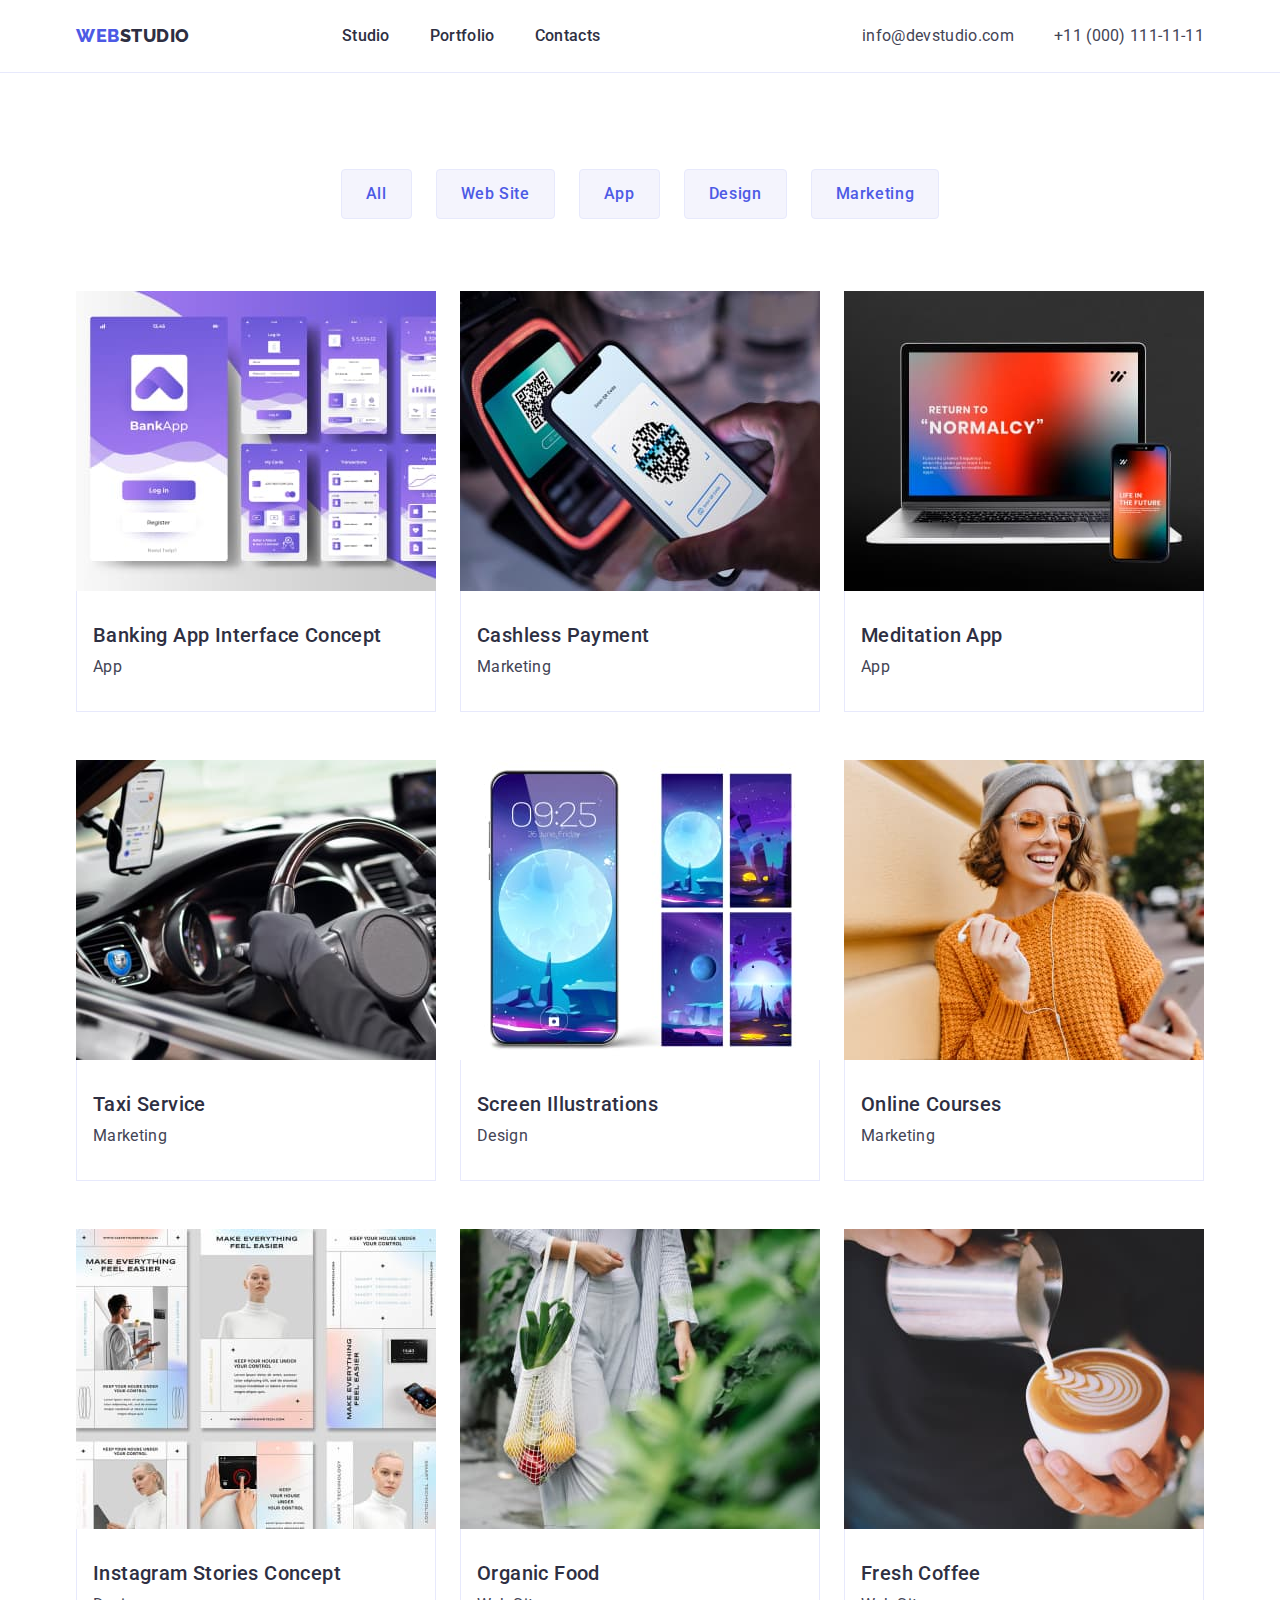
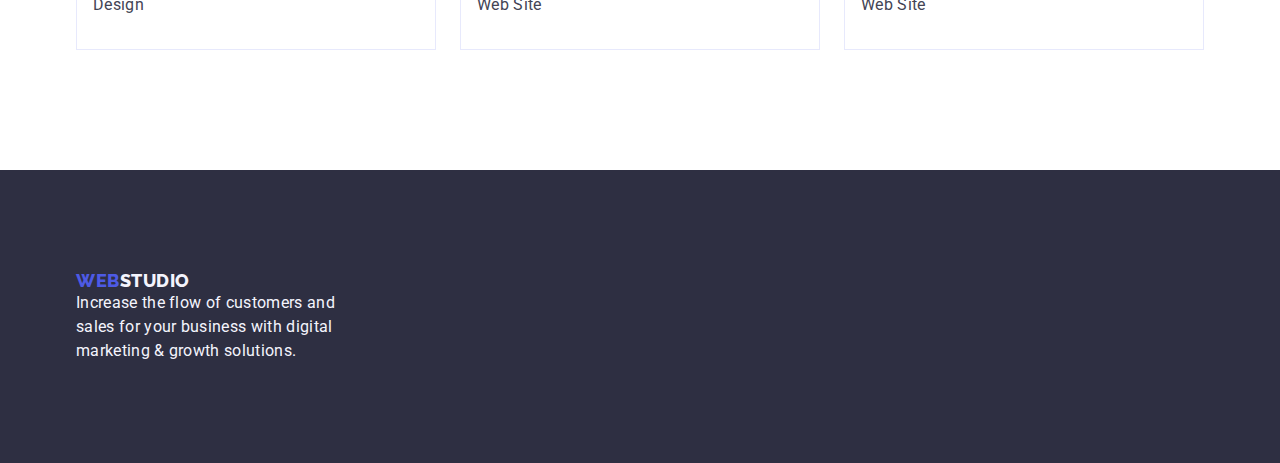
==== commit ddfef081: "little-corrections" ====
--- a/portfolio.html
+++ b/portfolio.html
@@ -71,7 +71,7 @@
 
           <!-- Projects -->
           <ul class="list projects-list">
-            <li>
+            <li class="projects-item">
               <a class="link">
                 <img
                   src="./images/banking.jpg"
@@ -85,7 +85,7 @@
                 </div>
               </a>
             </li>
-            <li>
+            <li class="projects-item">
               <a class="link">
                 <img
                   src="./images/payment.jpg"
@@ -99,7 +99,7 @@
                 </div>
               </a>
             </li>
-            <li>
+            <li class="projects-item">
               <a class="link">
                 <img
                   src="./images/meditation.jpg"
@@ -113,7 +113,7 @@
                 </div>
               </a>
             </li>
-            <li>
+            <li class="projects-item">
               <a class="link">
                 <img
                   src="./images/taxi-service.jpg"
@@ -127,7 +127,7 @@
                 </div>
               </a>
             </li>
-            <li>
+            <li class="projects-item">
               <a class="link">
                 <img
                   src="./images/illustrations.jpg"
@@ -141,7 +141,7 @@
                 </div>
               </a>
             </li>
-            <li>
+            <li class="projects-item">
               <a class="link">
                 <img
                   src="./images/courses.jpg"
@@ -155,7 +155,7 @@
                 </div>
               </a>
             </li>
-            <li>
+            <li class="projects-item">
               <a class="link">
                 <img
                   src="./images/stories-concept.jpg"
@@ -169,7 +169,7 @@
                 </div>
               </a>
             </li>
-            <li>
+            <li class="projects-item">
               <a class="link">
                 <img
                   src="./images/food.jpg"
@@ -183,7 +183,7 @@
                 </div>
               </a>
             </li>
-            <li>
+            <li class="projects-item">
               <a class="link">
                 <img
                   src="./images/coffee.jpg"
--- a/css/styles.css
+++ b/css/styles.css
@@ -61,6 +61,7 @@
 
 .navigation {
   display: flex;
+  align-items: center;
 }
 
 .menu-list {
@@ -74,11 +75,9 @@
   align-items: center;
 }
 
-.nav-item {
-  display: block;
-}
-
 .logo {
+  margin-right: 76px;
+
   font-family: "Raleway", sans-serif;
   font-weight: 800;
   font-size: 18px;
@@ -98,7 +97,7 @@
 
 .nav-item {
   padding: 24px 0;
-
+  display: block;
   font-family: inherit;
   font-style: normal;
   font-weight: 500;
@@ -148,7 +147,7 @@
 
 .hero-title {
   margin-bottom: 48px;
-  width: 496px;
+  max-width: 496px;
   margin-left: auto;
   margin-right: auto;
 
@@ -160,6 +159,12 @@
 
 .hero-button {
   padding: 16px 32px;
+  display: block;
+  margin-left: auto;
+  margin-right: auto;
+  min-width: 169px;
+  height: 56px;
+  border: none;
 
   font-family: inherit;
   font-weight: 500;
@@ -181,6 +186,7 @@
 
 .advant-section {
   padding-top: 120px;
+  padding-bottom: 120px;
 }
 .advant-list {
   display: flex;
@@ -217,7 +223,7 @@
 Section Team*/
 
 .what-doing-section {
-  padding: 120px 0;
+  padding-bottom: 120px;
 }
 .what-doing-list {
   display: flex;
@@ -247,7 +253,6 @@
 
 .team-text {
   text-align: center;
-  margin-bottom: 32px;
 
   color: var(--text-color);
 }
@@ -268,8 +273,8 @@
   gap: 24px;
 }
 
-.team-photo {
-  margin-bottom: 32px;
+.team-member {
+  padding: 32px 16px;
 }
 
 /* Footer */
@@ -287,6 +292,7 @@
 
 .logo-footer {
   margin-bottom: 16px;
+  display: inline-block;
 }
 
 /*! Portfolio page */
@@ -316,6 +322,8 @@
 
 .button:hover,
 .button:focus {
+  border: 1px solid transparent;
+
   color: var(--white-color);
   background-color: var(--button-hover);
 }
@@ -350,6 +358,7 @@
 }
 
 .projects-container {
-  padding: 32px 0 32px 16px;
+  padding: 32px 16px;
   border: 1px solid var(--borders-color);
-}
+  border-top: none;
+}
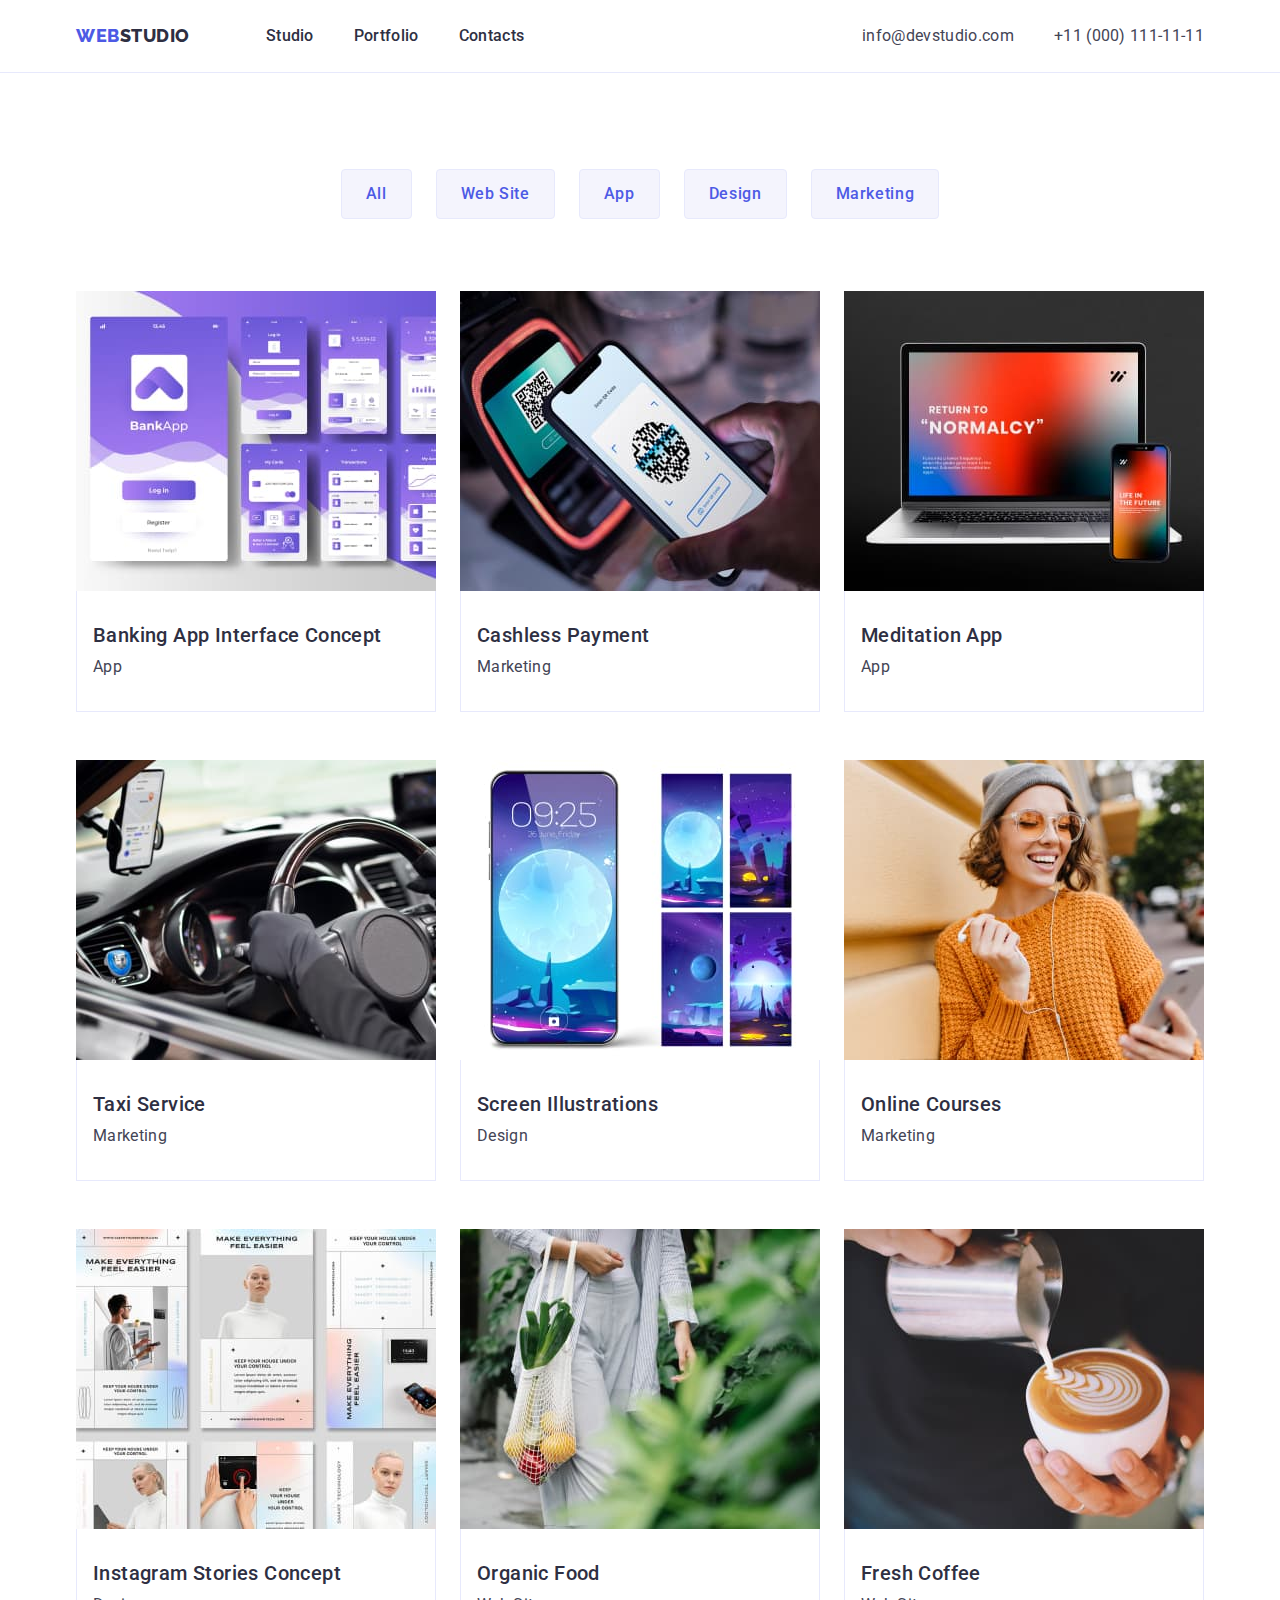
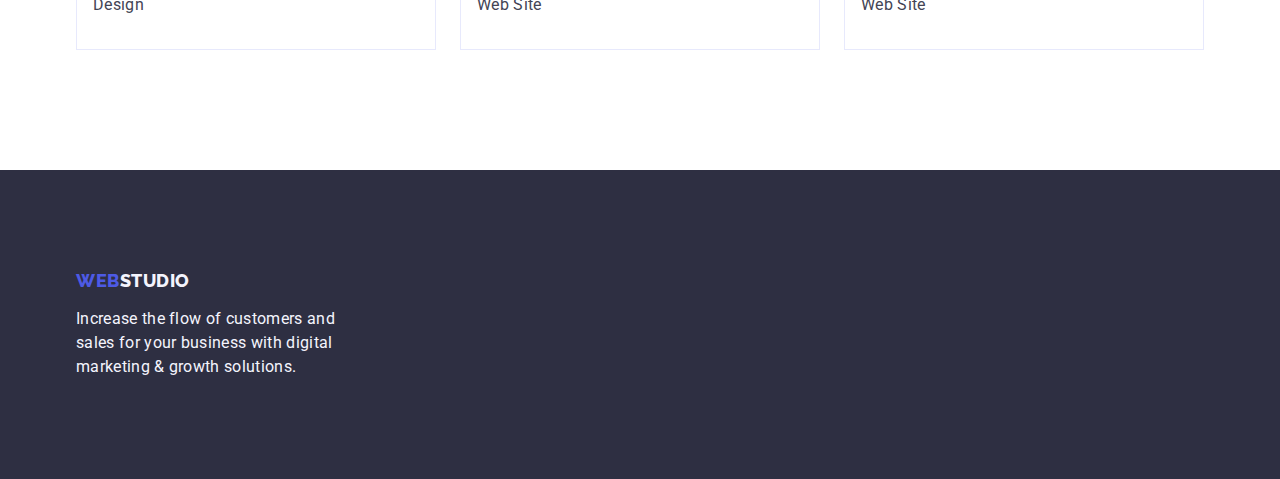
==== commit 7456a6f2: "space-for-cards" ====
--- a/portfolio.html
+++ b/portfolio.html
@@ -205,7 +205,7 @@
     <!-- Footer -->
     <footer class="footer">
       <div class="container">
-        <a href="./index.html" class="logo link"
+        <a href="./index.html" class="logo link logo-footer"
           >Web<span class="logo-white">Studio</span></a
         >
         <p class="footer-text">
--- a/css/styles.css
+++ b/css/styles.css
@@ -44,6 +44,7 @@
 
 img {
   display: block;
+  max-width: 100%;
 }
 
 .container {
@@ -66,7 +67,6 @@
 
 .menu-list {
   display: flex;
-  margin-left: 76px;
   gap: 40px;
 }
 
@@ -263,6 +263,8 @@
 }
 
 .team-card {
+  width: calc((100% - 24px * 3) / 4);
+
   background: var(--white-color);
   box-shadow: 0px 1px 6px rgba(46, 47, 66, 0.08),
     0px 1px 1px rgba(46, 47, 66, 0.16), 0px 2px 1px rgba(46, 47, 66, 0.08);
@@ -362,3 +364,6 @@
   border: 1px solid var(--borders-color);
   border-top: none;
 }
+.projects-item {
+  width: calc((100% - 24px * 2) / 3);
+}
